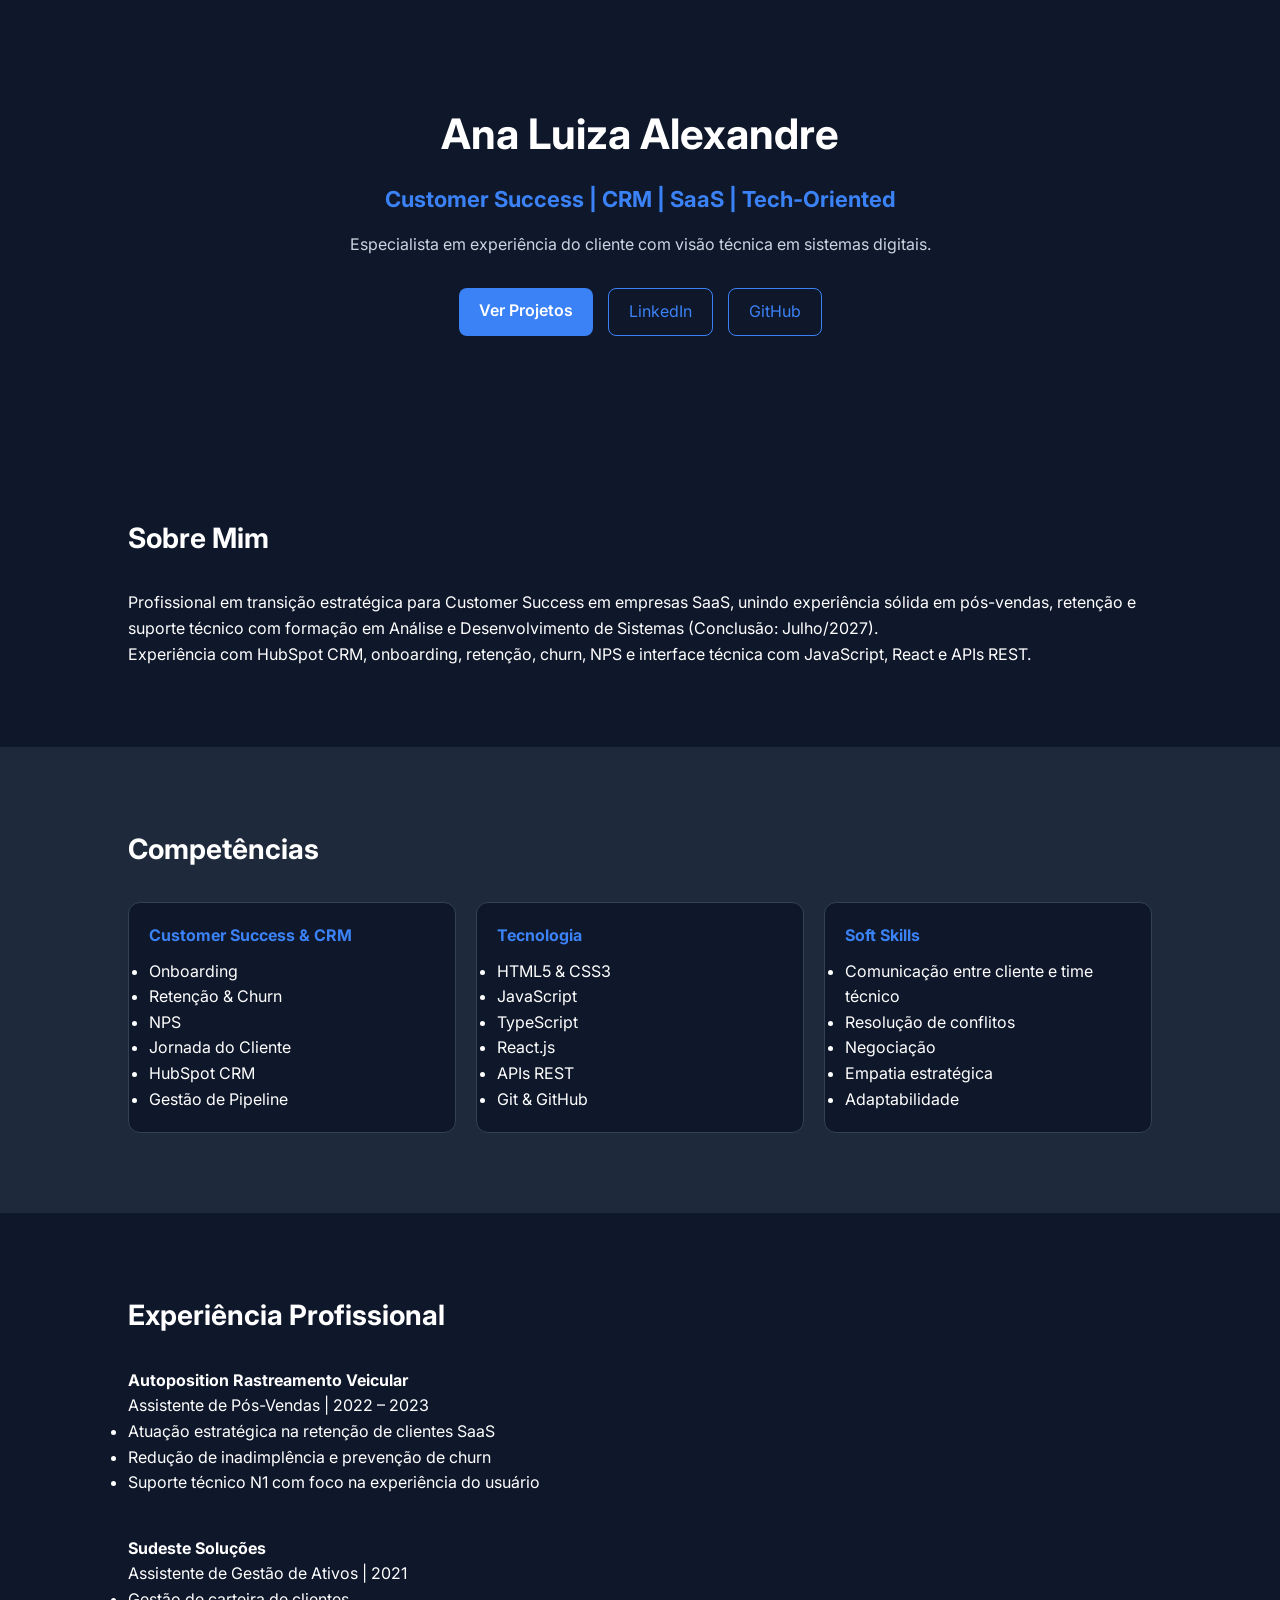
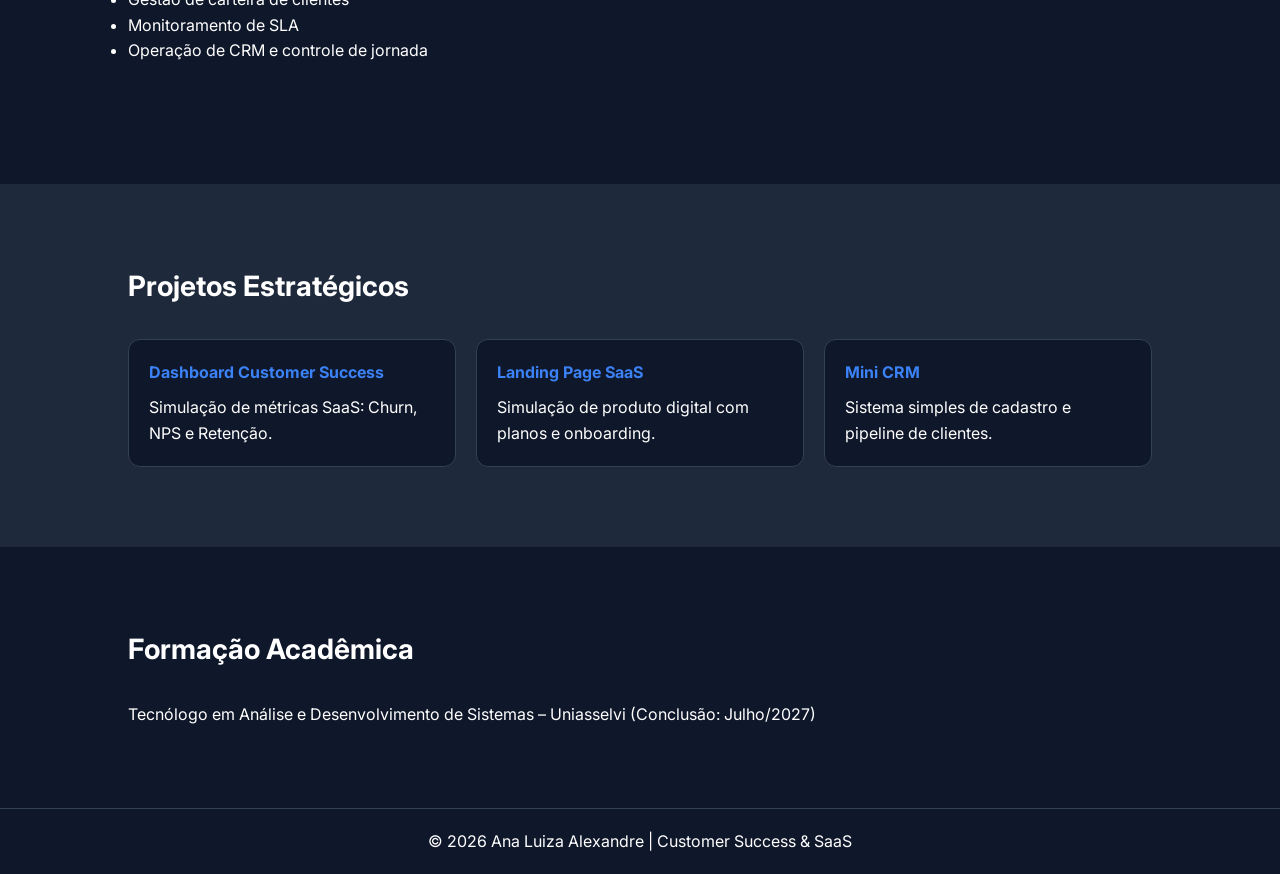
==== portifolio/index.html @ 7599e280 "css" ====
<!DOCTYPE html>
<html lang="pt-br">
<head>
  <meta charset="UTF-8">
  <meta name="viewport" content="width=device-width, initial-scale=1.0">
  <title>Ana Luiza | Customer Success & SaaS</title>
  <link rel="stylesheet" href="style.css">
  <link rel="preconnect" href="https://fonts.googleapis.com">
  <link href="https://fonts.googleapis.com/css2?family=Inter:wght@300;400;600;700&display=swap" rel="stylesheet">
</head>
<body>

  <!-- HERO -->
  <header class="hero">
    <h1>Ana Luiza Alexandre</h1>
    <h2>Customer Success | CRM | SaaS | Tech-Oriented</h2>
    <p>
      Especialista em experiência do cliente com visão técnica em sistemas digitais.
    </p>

    <div class="buttons">
      <a href="#projetos" class="btn-primary">Ver Projetos</a>
      <a href="https://linkedin.com/in/ana-bit-max" target="_blank" class="btn-secondary">LinkedIn</a>
      <a href="https://github.com/Ana-bit-max" target="_blank" class="btn-secondary">GitHub</a>
    </div>
  </header>

  <!-- SOBRE -->
  <section class="section">
    <h3>Sobre Mim</h3>
    <p>
      Profissional em transição estratégica para Customer Success em empresas SaaS,
      unindo experiência sólida em pós-vendas, retenção e suporte técnico com formação
      em Análise e Desenvolvimento de Sistemas (Conclusão: Julho/2027).
    </p>
    <p>
      Experiência com HubSpot CRM, onboarding, retenção, churn, NPS e interface técnica
      com JavaScript, React e APIs REST.
    </p>
  </section>

  <!-- COMPETÊNCIAS -->
  <section class="section dark">
    <h3>Competências</h3>

    <div class="grid">

      <div class="card">
        <h4>Customer Success & CRM</h4>
        <ul>
          <li>Onboarding</li>
          <li>Retenção & Churn</li>
          <li>NPS</li>
          <li>Jornada do Cliente</li>
          <li>HubSpot CRM</li>
          <li>Gestão de Pipeline</li>
        </ul>
      </div>

      <div class="card">
        <h4>Tecnologia</h4>
        <ul>
          <li>HTML5 & CSS3</li>
          <li>JavaScript</li>
          <li>TypeScript</li>
          <li>React.js</li>
          <li>APIs REST</li>
          <li>Git & GitHub</li>
        </ul>
      </div>

      <div class="card">
        <h4>Soft Skills</h4>
        <ul>
          <li>Comunicação entre cliente e time técnico</li>
          <li>Resolução de conflitos</li>
          <li>Negociação</li>
          <li>Empatia estratégica</li>
          <li>Adaptabilidade</li>
        </ul>
      </div>

    </div>
  </section>

  <!-- EXPERIÊNCIA -->
  <section class="section">
    <h3>Experiência Profissional</h3>

    <div class="experience">
      <h4>Autoposition Rastreamento Veicular</h4>
      <p>Assistente de Pós-Vendas | 2022 – 2023</p>
      <ul>
        <li>Atuação estratégica na retenção de clientes SaaS</li>
        <li>Redução de inadimplência e prevenção de churn</li>
        <li>Suporte técnico N1 com foco na experiência do usuário</li>
      </ul>
    </div>

    <div class="experience">
      <h4>Sudeste Soluções</h4>
      <p>Assistente de Gestão de Ativos | 2021</p>
      <ul>
        <li>Gestão de carteira de clientes</li>
        <li>Monitoramento de SLA</li>
        <li>Operação de CRM e controle de jornada</li>
      </ul>
    </div>
  </section>

  <!-- PROJETOS -->
  <section class="section dark" id="projetos">
    <h3>Projetos Estratégicos</h3>

    <div class="grid">

      <div class="card">
        <h4>Dashboard Customer Success</h4>
        <p>Simulação de métricas SaaS: Churn, NPS e Retenção.</p>
      </div>

      <div class="card">
        <h4>Landing Page SaaS</h4>
        <p>Simulação de produto digital com planos e onboarding.</p>
      </div>

      <div class="card">
        <h4>Mini CRM</h4>
        <p>Sistema simples de cadastro e pipeline de clientes.</p>
      </div>

    </div>
  </section>

  <!-- FORMAÇÃO -->
  <section class="section">
    <h3>Formação Acadêmica</h3>
    <p>
      Tecnólogo em Análise e Desenvolvimento de Sistemas – Uniasselvi
      (Conclusão: Julho/2027)
    </p>
  </section>

  <footer>
    <p>© 2026 Ana Luiza Alexandre | Customer Success & SaaS</p>
  </footer>

  <script src="script.js"></script>
</body>
</html>
---- portifolio/style.css ----
* {
  margin: 0;
  padding: 0;
  box-sizing: border-box;
  font-family: 'Inter', sans-serif;
}

body {
  background-color: #0f172a;
  color: #ffffff;
  line-height: 1.6;
}

.hero {
  text-align: center;
  padding: 100px 20px;
}

.hero h1 {
  font-size: 42px;
  font-weight: 700;
}

.hero h2 {
  font-size: 22px;
  color: #3b82f6;
  margin: 15px 0;
}

.hero p {
  max-width: 600px;
  margin: 0 auto 30px;
  color: #cbd5e1;
}

.buttons {
  display: flex;
  justify-content: center;
  gap: 15px;
  flex-wrap: wrap;
}

.btn-primary {
  background: #3b82f6;
  padding: 10px 20px;
  border-radius: 8px;
  text-decoration: none;
  color: white;
  font-weight: 600;
}

.btn-secondary {
  border: 1px solid #3b82f6;
  padding: 10px 20px;
  border-radius: 8px;
  text-decoration: none;
  color: #3b82f6;
}

.section {
  padding: 80px 10%;
}

.section h3 {
  font-size: 28px;
  margin-bottom: 30px;
}

.dark {
  background-color: #1e293b;
}

.grid {
  display: grid;
  grid-template-columns: repeat(auto-fit, minmax(250px, 1fr));
  gap: 20px;
}

.card {
  background: #0f172a;
  padding: 20px;
  border-radius: 12px;
  border: 1px solid #334155;
}

.card h4 {
  margin-bottom: 10px;
  color: #3b82f6;
}

.experience {
  margin-bottom: 40px;
}

footer {
  text-align: center;
  padding: 20px;
  background: #0f172a;
  border-top: 1px solid #334155;
}
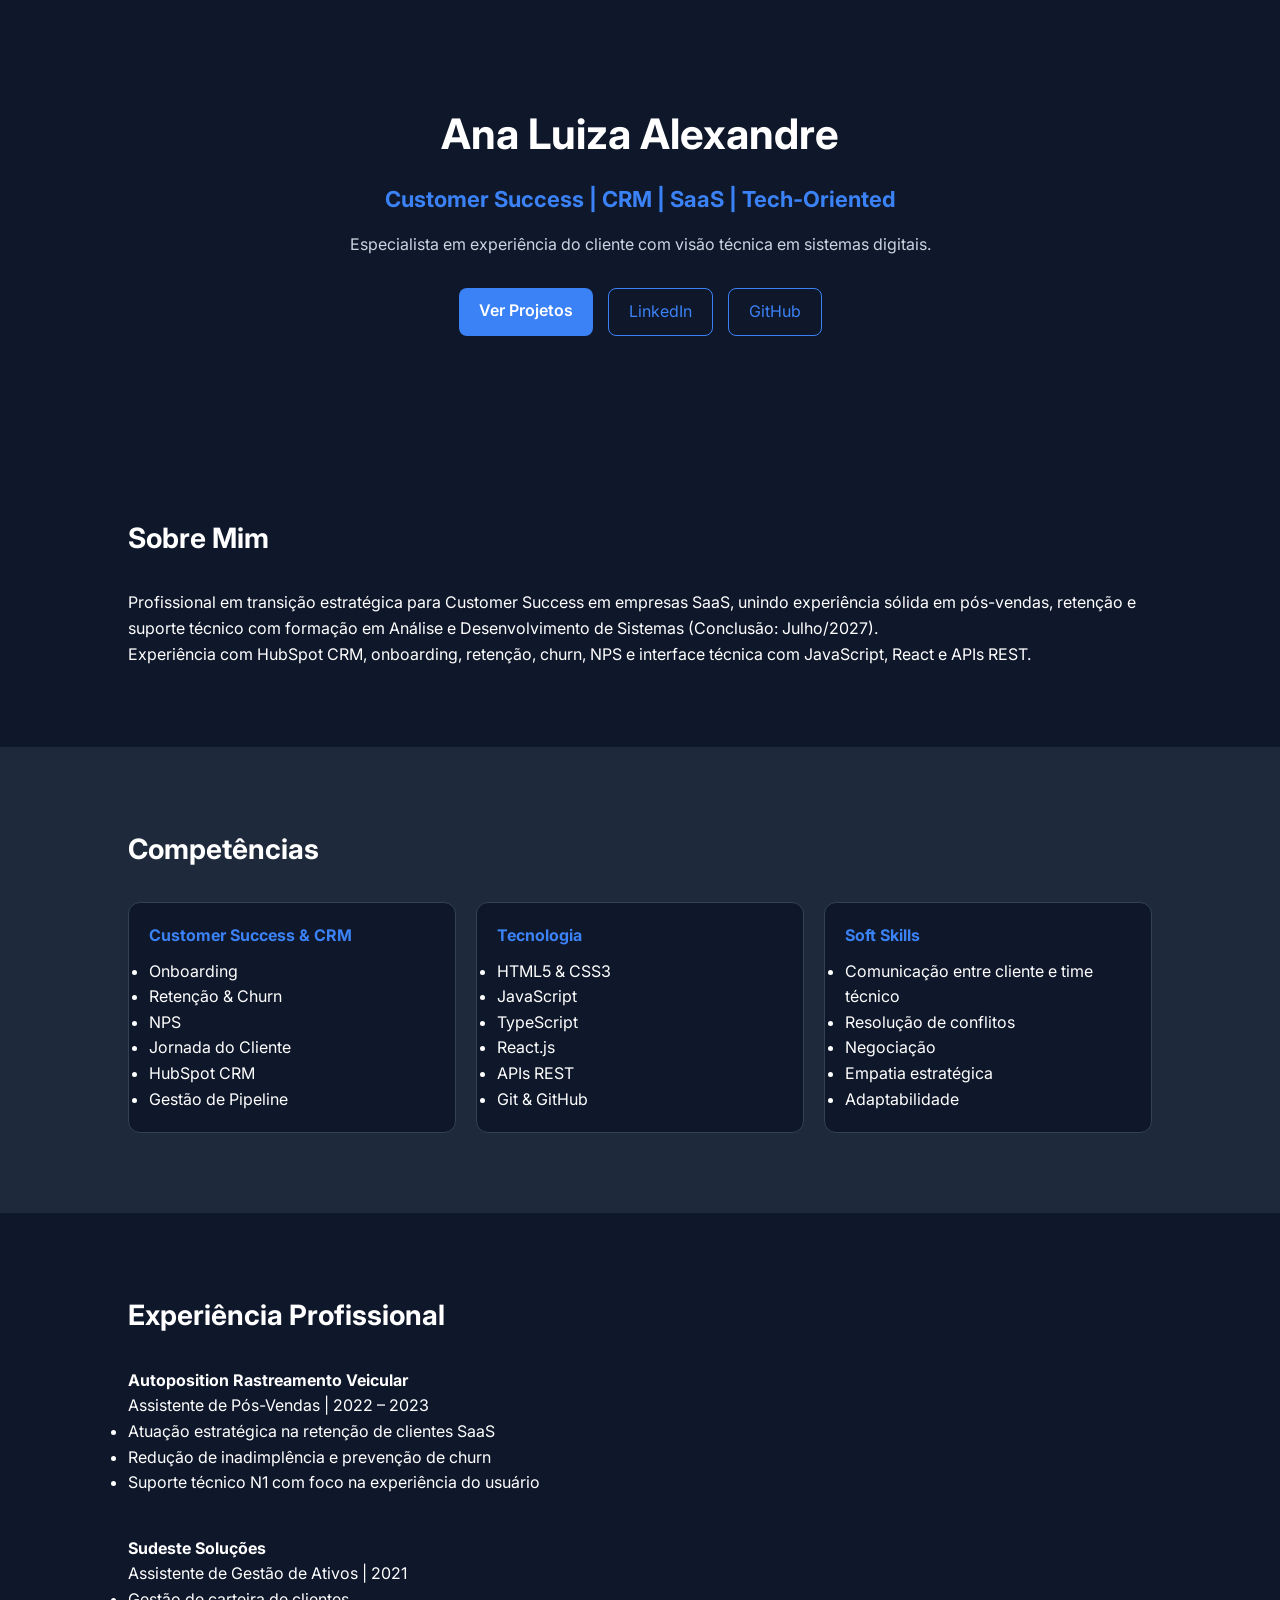
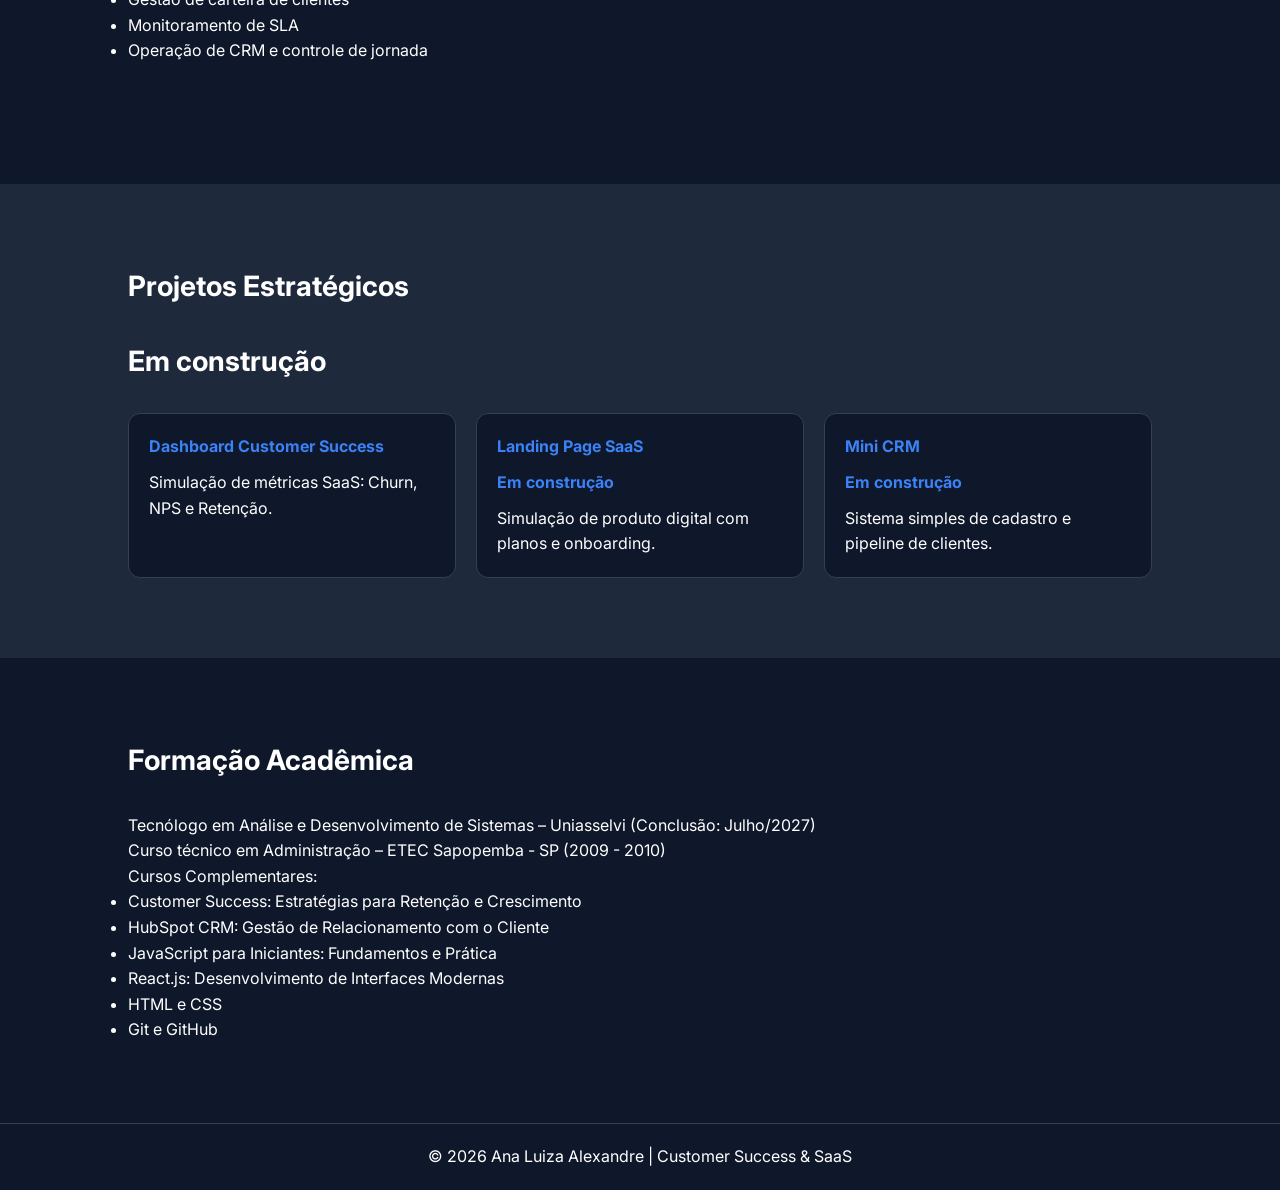
==== commit 38ec0d86: "Atualizando formação" ====
--- a/portifolio/index.html
+++ b/portifolio/index.html
@@ -111,6 +111,7 @@
   <!-- PROJETOS -->
   <section class="section dark" id="projetos">
     <h3>Projetos Estratégicos</h3>
+     <h3>Em construção</h3>
 
     <div class="grid">
 
@@ -121,11 +122,13 @@
 
       <div class="card">
         <h4>Landing Page SaaS</h4>
+        <h4>Em construção</h4>
         <p>Simulação de produto digital com planos e onboarding.</p>
       </div>
 
       <div class="card">
         <h4>Mini CRM</h4>
+        <h4>Em construção</h4>
         <p>Sistema simples de cadastro e pipeline de clientes.</p>
       </div>
 
@@ -139,6 +142,20 @@
       Tecnólogo em Análise e Desenvolvimento de Sistemas – Uniasselvi
       (Conclusão: Julho/2027)
     </p>
+    <p>
+      Curso técnico em Administração – ETEC Sapopemba - SP (2009 - 2010)
+    </p>
+    <p>
+      Cursos Complementares:
+      <ul>
+        <li>Customer Success: Estratégias para Retenção e Crescimento</li>
+        <li>HubSpot CRM: Gestão de Relacionamento com o Cliente</li>
+        <li>JavaScript para Iniciantes: Fundamentos e Prática</li>
+        <li>React.js: Desenvolvimento de Interfaces Modernas</li>
+        <li>HTML e CSS</li>
+        <li>Git e GitHub</li>
+      </ul>
+    </p>
   </section>
 
   <footer>
